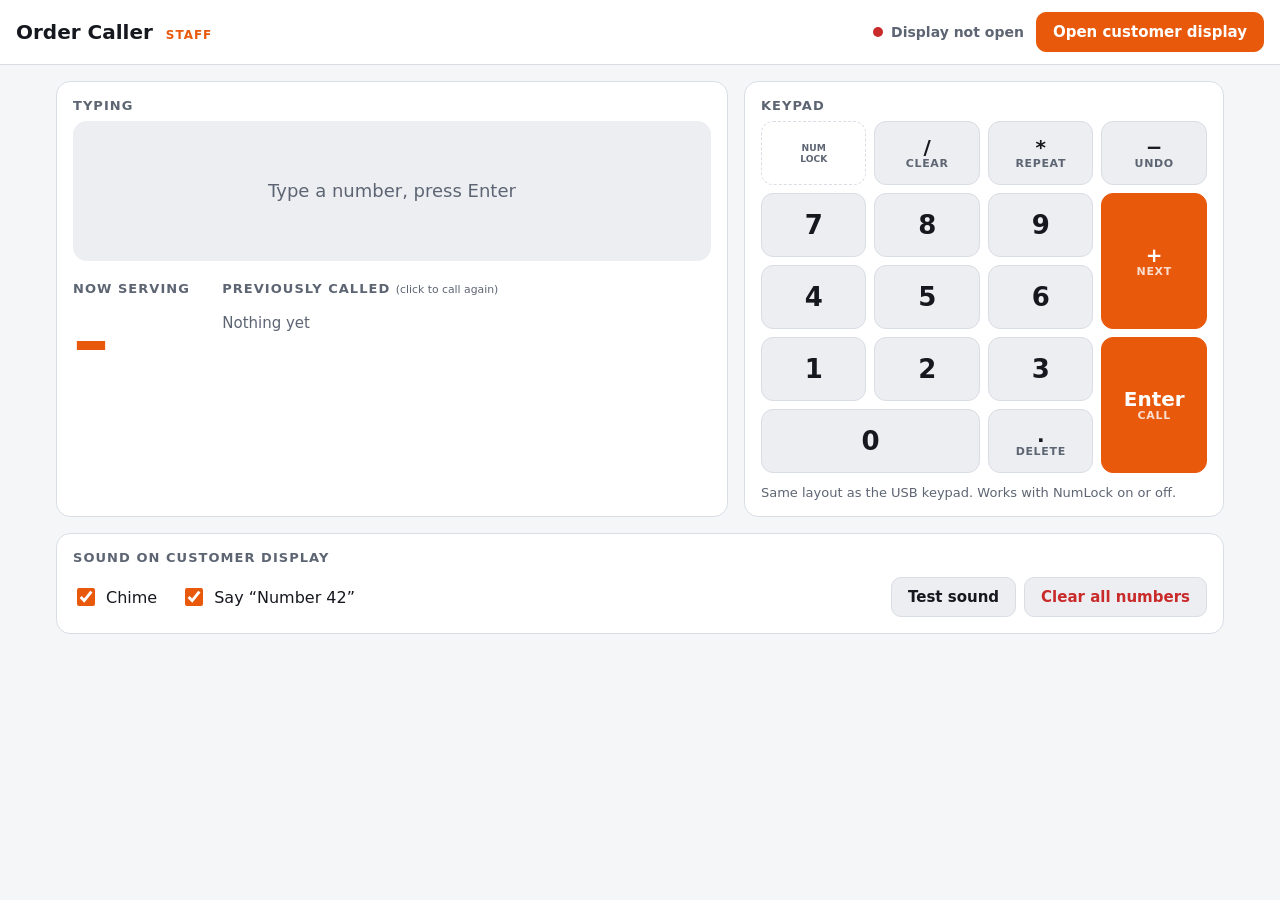
==== index.html @ 46462762 "Order caller: staff keypad window and customer display Static app for GitHub Pages. Two windows in t" ====
<!doctype html>
<html lang="en">
<head>
  <meta charset="utf-8">
  <meta name="viewport" content="width=device-width, initial-scale=1">
  <title>Order Caller</title>
  <link rel="icon" href="icon.svg" type="image/svg+xml">
  <link rel="manifest" href="manifest.webmanifest">
  <link rel="stylesheet" href="css/base.css">
  <link rel="stylesheet" href="css/server.css">
</head>
<body>
  <header class="bar">
    <h1 class="brand">Order Caller <span>staff</span></h1>
    <div class="bar-right">
      <span class="status" id="status"><i></i><b>Display not open</b></span>
      <button class="btn primary" id="open-display">Open customer display</button>
    </div>
  </header>

  <main class="layout">
    <section class="panel entry">
      <p class="label">Typing</p>
      <div class="draft num" id="draft"><span class="placeholder">Type a number, press Enter</span></div>

      <div class="now-row">
        <div>
          <p class="label">Now serving</p>
          <div class="now num" id="current">–</div>
        </div>
        <div class="prev">
          <p class="label">Previously called <small>(click to call again)</small></p>
          <div class="chips num" id="history"></div>
        </div>
      </div>
    </section>

    <section class="panel">
      <p class="label">Keypad</p>
      <div class="pad" id="pad">
        <span class="numlock"><small>Num<br>Lock</small></span>
        <button data-act="clear"     class="fn"><b>/</b><small>clear</small></button>
        <button data-act="repeat"    class="fn"><b>*</b><small>repeat</small></button>
        <button data-act="undo"      class="fn"><b>−</b><small>undo</small></button>
        <button data-act="next"      class="fn tall accent"><b>+</b><small>next</small></button>
        <button data-act="type" data-arg="7">7</button>
        <button data-act="type" data-arg="8">8</button>
        <button data-act="type" data-arg="9">9</button>
        <button data-act="type" data-arg="4">4</button>
        <button data-act="type" data-arg="5">5</button>
        <button data-act="type" data-arg="6">6</button>
        <button data-act="submit"    class="fn tall accent"><b>Enter</b><small>call</small></button>
        <button data-act="type" data-arg="1">1</button>
        <button data-act="type" data-arg="2">2</button>
        <button data-act="type" data-arg="3">3</button>
        <button data-act="type" data-arg="0" class="wide">0</button>
        <button data-act="backspace" class="fn"><b>.</b><small>delete</small></button>
      </div>
      <p class="hint">Same layout as the USB keypad. Works with NumLock on or off.</p>
    </section>

    <section class="panel settings">
      <p class="label">Sound on customer display</p>
      <label class="toggle"><input type="checkbox" id="chime"> Chime</label>
      <label class="toggle"><input type="checkbox" id="voice"> Say “Number 42”</label>
      <div class="settings-actions">
        <button class="btn" id="test">Test sound</button>
        <button class="btn danger" id="reset">Clear all numbers</button>
      </div>
    </section>
  </main>

  <script type="module" src="js/server.js"></script>
</body>
</html>
---- css/base.css ----
:root {
  --bg: #f5f6f8;
  --surface: #ffffff;
  --surface-2: #eceef2;
  --text: #15181e;
  --muted: #5d6573;
  --border: #d9dde4;
  --accent: #e8590c;
  --accent-text: #ffffff;
  --good: #2b8a3e;
  --bad: #c92a2a;
  --radius: 14px;
  color-scheme: light;
}

@media (prefers-color-scheme: dark) {
  :root:not([data-theme="light"]) {
    --bg: #111318;
    --surface: #1b1e25;
    --surface-2: #262a33;
    --text: #eef0f4;
    --muted: #9aa3b2;
    --border: #323744;
    --accent: #ff7a2e;
    --accent-text: #15181e;
    --good: #51cf66;
    --bad: #ff6b6b;
    color-scheme: dark;
  }
}

:root[data-theme="dark"] {
  --bg: #0b0d12;
  --surface: #151922;
  --surface-2: #1f2430;
  --text: #f4f5f8;
  --muted: #8f98a8;
  --border: #2a3040;
  --accent: #ffb020;
  --accent-text: #0b0d12;
  color-scheme: dark;
}

* { box-sizing: border-box; }

html, body { margin: 0; height: 100%; }

body {
  background: var(--bg);
  color: var(--text);
  font-family: system-ui, -apple-system, "Segoe UI", Roboto, sans-serif;
  -webkit-font-smoothing: antialiased;
}

.num { font-variant-numeric: tabular-nums; font-feature-settings: "tnum"; }

button {
  font: inherit;
  color: inherit;
  cursor: pointer;
}
---- css/server.css ----
body { min-height: 100%; }

.bar {
  display: flex;
  flex-wrap: wrap;
  gap: 12px;
  align-items: center;
  justify-content: space-between;
  padding: 12px 16px;
  border-bottom: 1px solid var(--border);
  background: var(--surface);
}

.brand { margin: 0; font-size: 20px; font-weight: 800; }
.brand span {
  font-size: 12px;
  font-weight: 700;
  text-transform: uppercase;
  letter-spacing: 0.08em;
  color: var(--accent);
  margin-left: 6px;
}

.bar-right { display: flex; flex-wrap: wrap; gap: 12px; align-items: center; }

.status { display: inline-flex; align-items: center; gap: 8px; font-size: 14px; color: var(--muted); }
.status i { width: 10px; height: 10px; border-radius: 50%; background: var(--bad); }
.status.ok i { background: var(--good); }
.status b { font-weight: 600; }

.btn {
  padding: 10px 16px;
  border-radius: 10px;
  border: 1px solid var(--border);
  background: var(--surface-2);
  font-weight: 600;
  font-size: 15px;
}
.btn:hover { filter: brightness(0.97); }
.btn.primary { background: var(--accent); border-color: var(--accent); color: var(--accent-text); }
.btn.danger { color: var(--bad); }

.layout {
  display: grid;
  grid-template-columns: minmax(0, 1.4fr) minmax(280px, 1fr);
  gap: 16px;
  padding: 16px;
  max-width: 1200px;
  margin: 0 auto;
}
.settings { grid-column: 1 / -1; }

@media (max-width: 760px) {
  .layout { grid-template-columns: 1fr; }
}

.panel {
  background: var(--surface);
  border: 1px solid var(--border);
  border-radius: var(--radius);
  padding: 16px;
  min-width: 0;
}

.label {
  margin: 0 0 8px;
  font-size: 13px;
  font-weight: 700;
  text-transform: uppercase;
  letter-spacing: 0.08em;
  color: var(--muted);
}
.label small { text-transform: none; letter-spacing: 0; font-weight: 500; }

.draft {
  height: 140px;
  display: flex;
  align-items: center;
  justify-content: center;
  border-radius: var(--radius);
  background: var(--surface-2);
  border: 2px solid transparent;
  font-size: 96px;
  font-weight: 800;
  line-height: 1;
}
.draft.active { border-color: var(--accent); }
.draft .placeholder { font-size: 18px; font-weight: 500; color: var(--muted); font-variant-numeric: normal; }

.now-row {
  display: grid;
  grid-template-columns: auto 1fr;
  gap: 24px;
  margin-top: 20px;
  align-items: start;
}
@media (max-width: 480px) { .now-row { grid-template-columns: 1fr; } }

.now { font-size: 72px; font-weight: 800; line-height: 1; color: var(--accent); min-width: 2.5ch; }

.chips { display: flex; flex-wrap: wrap; gap: 8px; }
.chips button {
  min-width: 64px;
  padding: 10px 14px;
  border-radius: 10px;
  border: 1px solid var(--border);
  background: var(--surface-2);
  font-size: 24px;
  font-weight: 700;
}
.chips button:hover { border-color: var(--accent); }
.chips .none { color: var(--muted); font-size: 15px; padding: 10px 0; }

.pad {
  display: grid;
  grid-template-columns: repeat(4, 1fr);
  grid-template-rows: repeat(5, 64px);
  gap: 8px;
}
.pad button {
  border-radius: 12px;
  border: 1px solid var(--border);
  background: var(--surface-2);
  font-size: 26px;
  font-weight: 700;
  display: flex;
  flex-direction: column;
  align-items: center;
  justify-content: center;
  line-height: 1.1;
  transition: transform 0.06s, background 0.06s;
}
.pad button small { font-size: 11px; font-weight: 600; text-transform: uppercase; letter-spacing: 0.06em; color: var(--muted); }
.pad .fn b { font-size: 20px; }
.pad .tall { grid-row: span 2; }
.pad .wide { grid-column: span 2; }
.pad .accent { background: var(--accent); border-color: var(--accent); color: var(--accent-text); }
.pad .accent small { color: inherit; opacity: 0.8; }
.pad button.pressed, .pad button:active { transform: scale(0.95); filter: brightness(0.9); }

/* Grid placement mirrors a standard 17/18-key numeric keypad. */
.pad .numlock {
  grid-area: 1 / 1;
  display: flex;
  align-items: center;
  justify-content: center;
  text-align: center;
  border-radius: 12px;
  border: 1px dashed var(--border);
  font-size: 11px;
  font-weight: 600;
  text-transform: uppercase;
  color: var(--muted);
}
.pad [data-act="clear"]  { grid-area: 1 / 2; }
.pad [data-act="repeat"] { grid-area: 1 / 3; }
.pad [data-act="undo"]   { grid-area: 1 / 4; }
.pad [data-act="next"]   { grid-area: 2 / 4 / span 2; }
.pad [data-act="submit"] { grid-area: 4 / 4 / span 2; }

.hint { margin: 12px 0 0; font-size: 13px; color: var(--muted); }

.settings { display: flex; flex-wrap: wrap; align-items: center; gap: 12px 24px; }
.settings .label { width: 100%; margin: 0; }
.toggle { display: inline-flex; align-items: center; gap: 8px; font-size: 16px; }
.toggle input { width: 18px; height: 18px; accent-color: var(--accent); }
.settings-actions { margin-left: auto; display: flex; gap: 8px; flex-wrap: wrap; }
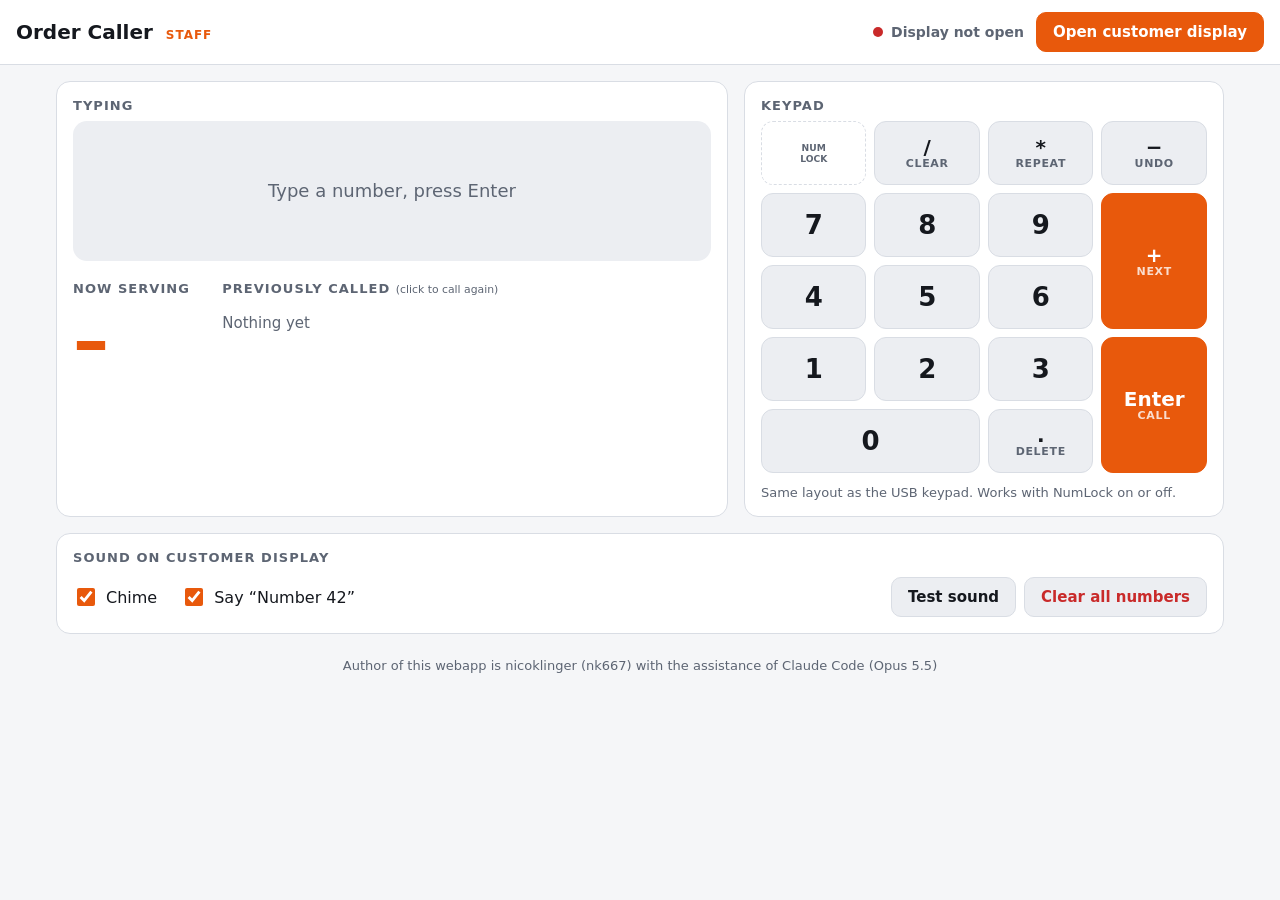
==== commit 1b960b4e: "Add author credit to staff page footer Co-Authored-By: Claude Opus 5.5 <noreply@anthropic.com>" ====
--- a/index.html
+++ b/index.html
@@ -70,6 +70,10 @@
     </section>
   </main>
 
+  <footer class="credit">
+    Author of this webapp is nicoklinger (nk667) with the assistance of Claude Code (Opus 5.5)
+  </footer>
+
   <script type="module" src="js/server.js"></script>
 </body>
 </html>
--- a/css/server.css
+++ b/css/server.css
@@ -165,3 +165,10 @@
 .toggle { display: inline-flex; align-items: center; gap: 8px; font-size: 16px; }
 .toggle input { width: 18px; height: 18px; accent-color: var(--accent); }
 .settings-actions { margin-left: auto; display: flex; gap: 8px; flex-wrap: wrap; }
+
+.credit {
+  padding: 8px 16px 24px;
+  text-align: center;
+  font-size: 13px;
+  color: var(--muted);
+}
